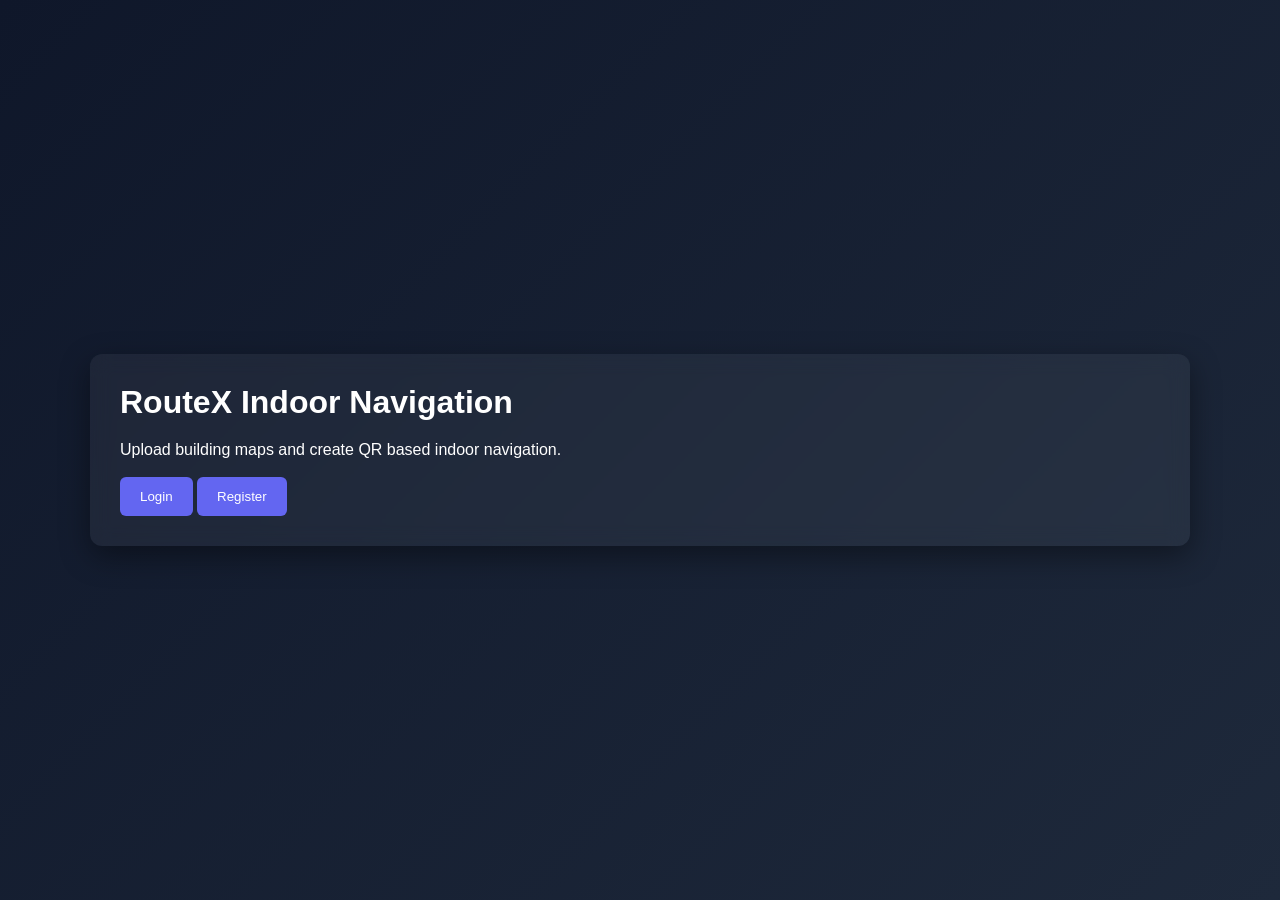
==== index.html @ bea4d048 "Initial commit of routeX2.0 project" ====
<!DOCTYPE html>
<html>
<head>
<title>RouteX</title>
<link rel="stylesheet" href="css/style.css">
</head>

<body>

<div class="container">

<div class="card">

<h1>RouteX Indoor Navigation</h1>

<p>
Upload building maps and create QR based indoor navigation.
</p>

<br>

<a href="login.html"><button>Login</button></a>

<a href="register.html"><button>Register</button></a>

</div>

</div>

</body>
</html>
---- css/style.css ----
*{
margin:0;
padding:0;
box-sizing:border-box;
font-family: "Segoe UI", sans-serif;
}

body{
background: linear-gradient(135deg,#0f172a,#1e293b);
color:white;
min-height:100vh;
display:flex;
justify-content:center;
align-items:center;
}

.container{
width:90%;
max-width:1100px;
margin:auto;
}

.card{
background:rgba(255,255,255,0.05);
backdrop-filter: blur(10px);
border-radius:12px;
padding:30px;
box-shadow:0 10px 30px rgba(0,0,0,0.4);
}

h1{
margin-bottom:20px;
}

input,select{
width:100%;
padding:12px;
margin:10px 0;
border-radius:6px;
border:none;
outline:none;
}

button{
padding:12px 20px;
border:none;
background:#6366f1;
color:white;
border-radius:6px;
cursor:pointer;
transition:0.3s;
}

button:hover{
background:#4f46e5;
}

nav{
position:fixed;
top:0;
left:0;
width:100%;
padding:15px;
display:flex;
justify-content:space-between;
background:#020617;
}

.map-container{
position:relative;
width:100%;
border:2px solid #444;
}

.map-container img{
width:100%;
display:block;
}

.point{
position:absolute;
width:14px;
height:14px;
background:#ef4444;
border-radius:50%;
transform:translate(-50%,-50%);
cursor:pointer;
}

.route{
position:absolute;
background:#22c55e;
height:4px;
}
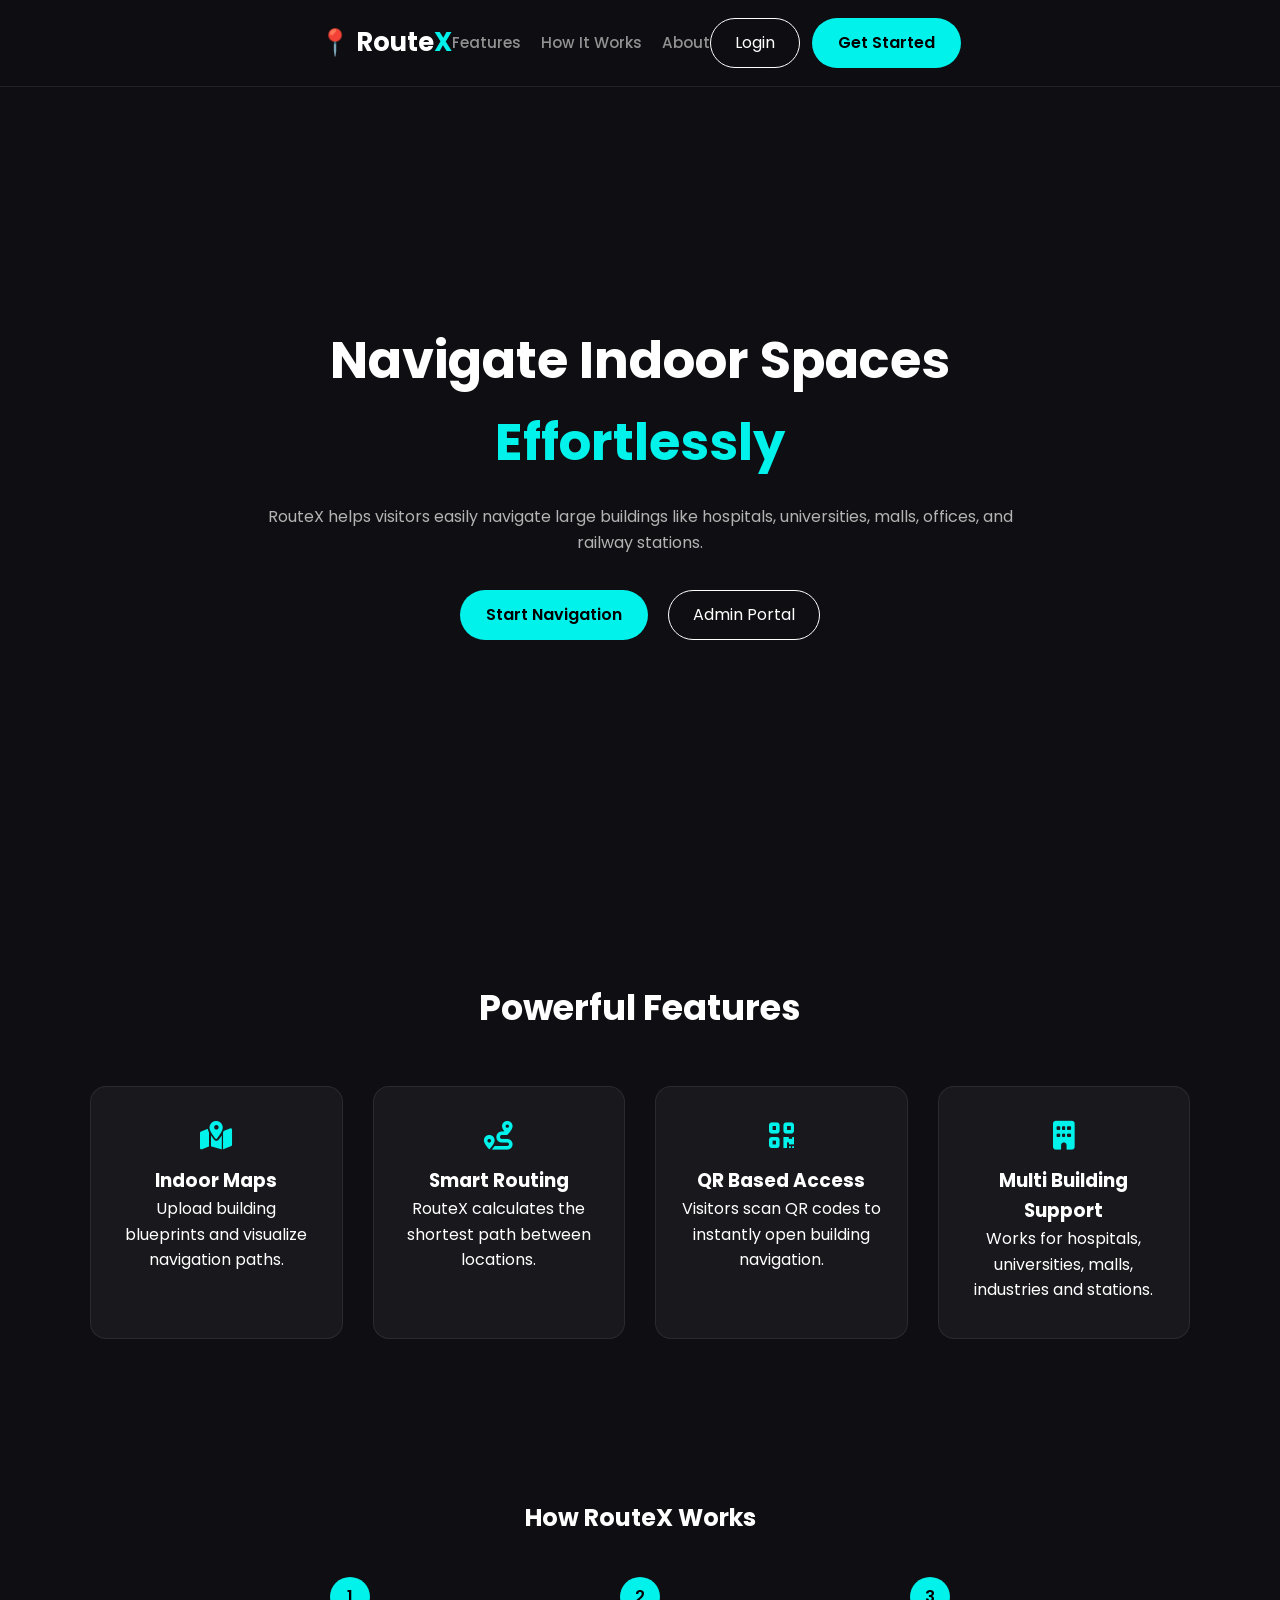
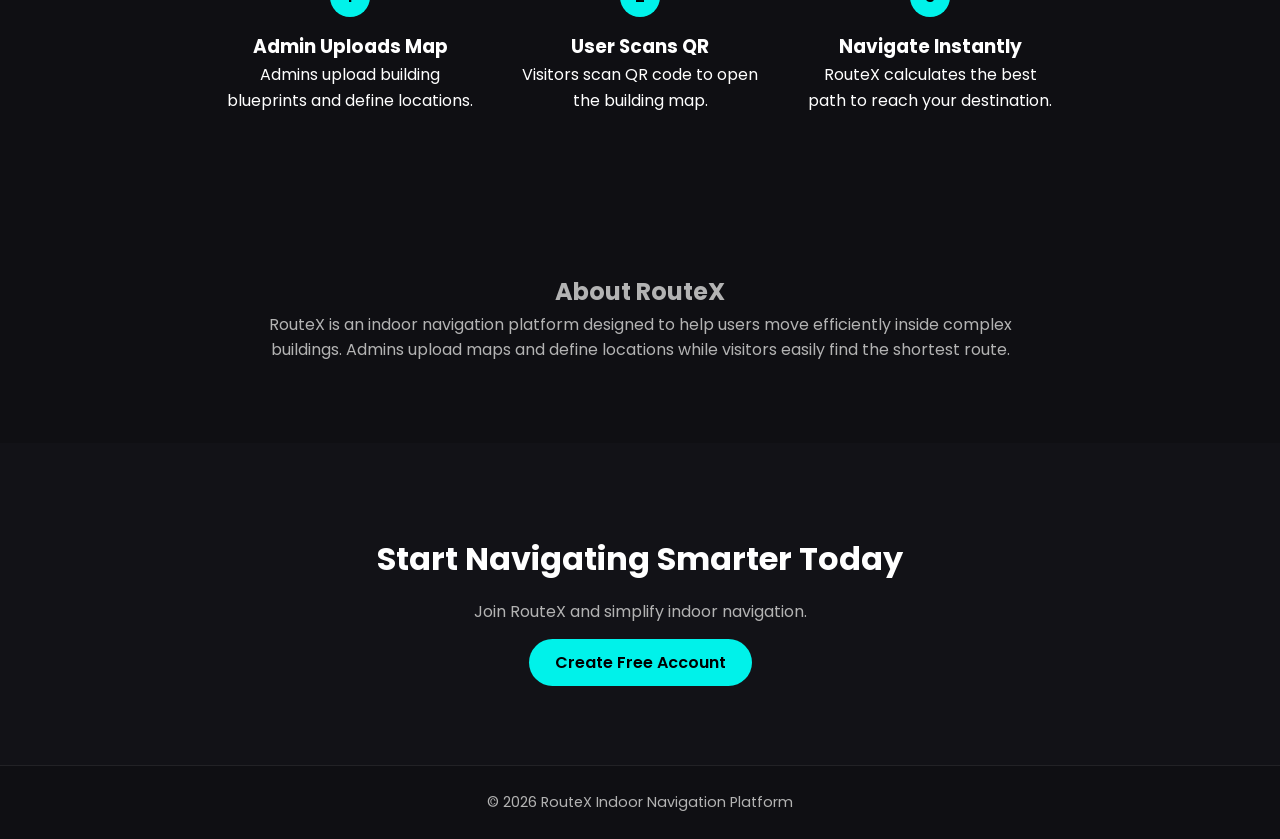
==== commit 789b68a7: "Added RouteX project files" ====
--- a/index.html
+++ b/index.html
@@ -1,31 +1,266 @@
 <!DOCTYPE html>
-<html>
+<html lang="en">
+
 <head>
-<title>RouteX</title>
+
+<meta charset="UTF-8">
+<meta name="viewport" content="width=device-width, initial-scale=1.0">
+
+<title>RouteX | Smart Indoor Navigation</title>
+
+<meta name="description" content="Navigate hospitals, universities, malls and offices easily with RouteX indoor navigation.">
+
 <link rel="stylesheet" href="css/style.css">
+
+<link href="https://fonts.googleapis.com/css2?family=Poppins:wght@300;400;500;600;700&display=swap" rel="stylesheet">
+
+<link rel="stylesheet" href="https://cdnjs.cloudflare.com/ajax/libs/font-awesome/6.0.0/css/all.min.css">
+
 </head>
 
+<script>
+document.querySelectorAll('a[href^="#"]').forEach(anchor=>{
+anchor.addEventListener("click",function(e){
+e.preventDefault();
+document.querySelector(this.getAttribute("href")).scrollIntoView({
+behavior:"smooth"
+});
+});
+});
+</script>
 <body>
 
-<div class="container">
-
-<div class="card">
-
-<h1>RouteX Indoor Navigation</h1>
-
-<p>
-Upload building maps and create QR based indoor navigation.
-</p>
-
-<br>
-
-<a href="login.html"><button>Login</button></a>
-
-<a href="register.html"><button>Register</button></a>
-
-</div>
-
-</div>
+<!-- NAVBAR -->
+
+<header class="navbar">
+
+<div class="nav-container">
+
+<div class="logo">
+📍 Route<span>X</span>
+</div>
+
+<nav class="nav-links">
+
+<a href="#features">Features</a>
+<a href="#how">How It Works</a>
+<a href="#about">About</a>
+
+</nav>
+
+<div class="nav-buttons">
+
+<a href="login.html" class="btn-secondary">
+Login
+</a>
+
+<a href="register.html" class="btn-primary">
+Get Started
+</a>
+
+</div>
+
+</div>
+
+</header>
+
+
+
+<!-- HERO -->
+
+<section class="hero">
+
+<div class="hero-content">
+
+<h1>
+Navigate Indoor Spaces  
+<span>Effortlessly</span>
+</h1>
+
+<p>
+RouteX helps visitors easily navigate large buildings like hospitals,
+universities, malls, offices, and railway stations.
+</p>
+
+<div class="hero-buttons">
+
+<a href="login.html" class="btn-primary">
+Start Navigation
+</a>
+
+<a href="admin.html" class="btn-secondary">
+Admin Portal
+</a>
+
+</div>
+
+</div>
+
+</section>
+
+
+
+<!-- FEATURES -->
+
+<section id="features" class="features">
+
+<h2>Powerful Features</h2>
+
+<div class="feature-grid">
+
+<div class="feature-card">
+
+<i class="fas fa-map-marked-alt"></i>
+
+<h3>Indoor Maps</h3>
+
+<p>
+Upload building blueprints and visualize navigation paths.
+</p>
+
+</div>
+
+
+<div class="feature-card">
+
+<i class="fas fa-route"></i>
+
+<h3>Smart Routing</h3>
+
+<p>
+RouteX calculates the shortest path between locations.
+</p>
+
+</div>
+
+
+<div class="feature-card">
+
+<i class="fas fa-qrcode"></i>
+
+<h3>QR Based Access</h3>
+
+<p>
+Visitors scan QR codes to instantly open building navigation.
+</p>
+
+</div>
+
+
+<div class="feature-card">
+
+<i class="fas fa-building"></i>
+
+<h3>Multi Building Support</h3>
+
+<p>
+Works for hospitals, universities, malls, industries and stations.
+</p>
+
+</div>
+
+</div>
+
+</section>
+
+
+
+<!-- HOW IT WORKS -->
+
+<section id="how" class="how">
+
+<h2>How RouteX Works</h2>
+
+<div class="steps">
+
+<div class="step">
+
+<span>1</span>
+
+<h3>Admin Uploads Map</h3>
+
+<p>
+Admins upload building blueprints and define locations.
+</p>
+
+</div>
+
+
+<div class="step">
+
+<span>2</span>
+
+<h3>User Scans QR</h3>
+
+<p>
+Visitors scan QR code to open the building map.
+</p>
+
+</div>
+
+
+<div class="step">
+
+<span>3</span>
+
+<h3>Navigate Instantly</h3>
+
+<p>
+RouteX calculates the best path to reach your destination.
+</p>
+
+</div>
+
+</div>
+
+</section>
+
+
+
+<!-- ABOUT -->
+
+<section id="about" class="about">
+
+<h2>About RouteX</h2>
+
+<p>
+RouteX is an indoor navigation platform designed to help users
+move efficiently inside complex buildings. Admins upload maps and
+define locations while visitors easily find the shortest route.
+</p>
+
+</section>
+
+
+
+<!-- CTA -->
+
+<section class="cta">
+
+<h2>Start Navigating Smarter Today</h2>
+
+<p>
+Join RouteX and simplify indoor navigation.
+</p>
+
+<a href="register.html" class="btn-primary">
+Create Free Account
+</a>
+
+</section>
+
+
+
+<!-- FOOTER -->
+
+<footer class="footer">
+
+<p>
+© 2026 RouteX Indoor Navigation Platform
+</p>
+
+</footer>
+
 
 </body>
 </html>
--- a/css/style.css
+++ b/css/style.css
@@ -1,94 +1,470 @@
+/* ============================= */
+/* RESET */
+/* ============================= */
+
 *{
 margin:0;
 padding:0;
 box-sizing:border-box;
-font-family: "Segoe UI", sans-serif;
+font-family:'Poppins',sans-serif;
+}
+
+html{
+scroll-behavior:smooth;
 }
 
 body{
-background: linear-gradient(135deg,#0f172a,#1e293b);
+background:#0f0f13;
 color:white;
-min-height:100vh;
-display:flex;
-justify-content:center;
-align-items:center;
-}
-
-.container{
-width:90%;
-max-width:1100px;
-margin:auto;
-}
-
-.card{
-background:rgba(255,255,255,0.05);
-backdrop-filter: blur(10px);
-border-radius:12px;
-padding:30px;
-box-shadow:0 10px 30px rgba(0,0,0,0.4);
-}
-
-h1{
-margin-bottom:20px;
-}
-
-input,select{
+line-height:1.6;
+}
+
+/* ============================= */
+/* VARIABLES */
+/* ============================= */
+
+:root{
+
+--primary:#1db954;
+--accent:#00f2ea;
+--secondary:#ff0055;
+
+--bg-dark:#0f0f13;
+--bg-card:#18181d;
+
+--text-muted:#b3b3b3;
+
+--border:rgba(255,255,255,0.08);
+
+}
+
+/* ============================= */
+/* NAVBAR */
+/* ============================= */
+
+.navbar{
+
 width:100%;
-padding:12px;
-margin:10px 0;
-border-radius:6px;
-border:none;
-outline:none;
-}
-
-button{
-padding:12px 20px;
-border:none;
-background:#6366f1;
-color:white;
-border-radius:6px;
-cursor:pointer;
-transition:0.3s;
-}
-
-button:hover{
-background:#4f46e5;
-}
-
-nav{
 position:fixed;
 top:0;
 left:0;
-width:100%;
-padding:15px;
-display:flex;
+
+background:rgba(15,15,19,0.85);
+backdrop-filter:blur(10px);
+
+border-bottom:1px solid var(--border);
+
+z-index:100;
+
+}
+
+.nav-container{
+
+max-width:1200px;
+margin:auto;
+
+display:flex;
+align-items:center;
 justify-content:space-between;
-background:#020617;
-}
-
-.map-container{
-position:relative;
-width:100%;
-border:2px solid #444;
-}
-
-.map-container img{
-width:100%;
-display:block;
-}
-
-.point{
-position:absolute;
-width:14px;
-height:14px;
-background:#ef4444;
+
+padding:18px 25px;
+
+}
+
+.logo{
+
+font-size:1.6rem;
+font-weight:700;
+
+}
+
+.logo span{
+
+color:var(--accent);
+
+}
+
+.nav-links{
+
+display:flex;
+gap:30px;
+
+}
+
+.nav-links a{
+
+color:white;
+text-decoration:none;
+font-size:0.95rem;
+opacity:0.8;
+
+transition:0.2s;
+
+}
+
+.nav-links a:hover{
+
+opacity:1;
+color:var(--accent);
+
+}
+
+.nav-buttons{
+
+display:flex;
+gap:12px;
+
+}
+
+/* ============================= */
+/* HERO */
+/* ============================= */
+
+.hero{
+
+min-height:100vh;
+
+display:flex;
+align-items:center;
+justify-content:center;
+
+text-align:center;
+
+padding:120px 20px 60px;
+
+}
+
+.hero-content{
+
+max-width:750px;
+
+}
+
+.hero h1{
+
+font-size:3.2rem;
+margin-bottom:20px;
+
+}
+
+.hero h1 span{
+
+color:var(--accent);
+
+}
+
+.hero p{
+
+color:var(--text-muted);
+margin-bottom:35px;
+
+}
+
+.hero-buttons{
+
+display:flex;
+justify-content:center;
+gap:20px;
+flex-wrap:wrap;
+
+}
+
+/* ============================= */
+/* FEATURES */
+/* ============================= */
+
+.features{
+
+padding:80px 20px;
+text-align:center;
+
+}
+
+.features h2{
+
+font-size:2.2rem;
+margin-bottom:50px;
+
+}
+
+.feature-grid{
+
+max-width:1100px;
+margin:auto;
+
+display:grid;
+grid-template-columns:repeat(auto-fit,minmax(220px,1fr));
+
+gap:30px;
+
+}
+
+.feature-card{
+
+background:var(--bg-card);
+
+padding:35px 25px;
+
+border-radius:16px;
+
+border:1px solid var(--border);
+
+transition:0.3s;
+
+}
+
+.feature-card i{
+
+font-size:1.8rem;
+color:var(--accent);
+margin-bottom:15px;
+
+}
+
+.feature-card:hover{
+
+transform:translateY(-6px);
+border-color:var(--accent);
+
+}
+
+/* ============================= */
+/* HOW IT WORKS */
+/* ============================= */
+
+.how{
+
+padding:80px 20px;
+text-align:center;
+
+}
+
+.steps{
+
+display:flex;
+justify-content:center;
+flex-wrap:wrap;
+gap:40px;
+
+margin-top:40px;
+
+}
+
+.step{
+
+max-width:250px;
+
+}
+
+.step span{
+
+display:inline-block;
+
+width:40px;
+height:40px;
+
+line-height:40px;
+
+background:var(--accent);
+color:black;
+
 border-radius:50%;
-transform:translate(-50%,-50%);
-cursor:pointer;
-}
-
-.route{
-position:absolute;
-background:#22c55e;
-height:4px;
+
+font-weight:600;
+
+margin-bottom:15px;
+
+}
+
+/* ============================= */
+/* ABOUT */
+/* ============================= */
+
+.about{
+
+padding:80px 20px;
+
+max-width:800px;
+margin:auto;
+
+text-align:center;
+
+color:var(--text-muted);
+
+}
+
+/* ============================= */
+/* CTA */
+/* ============================= */
+
+.cta{
+
+padding:90px 20px;
+
+text-align:center;
+
+background:#121217;
+
+}
+
+.cta h2{
+
+font-size:2rem;
+margin-bottom:15px;
+
+}
+
+.cta p{
+
+color:var(--text-muted);
+margin-bottom:25px;
+
+}
+
+/* ============================= */
+/* FOOTER */
+/* ============================= */
+
+.footer{
+
+text-align:center;
+padding:25px;
+
+font-size:0.9rem;
+
+color:var(--text-muted);
+
+border-top:1px solid var(--border);
+
+}
+
+/* ============================= */
+/* BUTTONS */
+/* ============================= */
+
+.btn-primary{
+
+background:var(--accent);
+color:black;
+
+padding:12px 26px;
+
+border-radius:25px;
+
+text-decoration:none;
+
+font-weight:600;
+
+transition:0.25s;
+
+}
+
+.btn-primary:hover{
+
+box-shadow:0 0 15px var(--accent);
+
+}
+
+.btn-secondary{
+
+border:1px solid white;
+
+padding:11px 24px;
+
+border-radius:25px;
+
+text-decoration:none;
+
+color:white;
+
+transition:0.25s;
+
+}
+
+.btn-secondary:hover{
+
+border-color:var(--accent);
+color:var(--accent);
+
+}
+
+/* ============================= */
+/* RESPONSIVE */
+/* ============================= */
+
+@media(max-width:768px){
+
+.hero h1{
+font-size:2.3rem;
+}
+
+.nav-links{
+display:none;
+}
+
+}
+/* ============================= */
+/* ADMIN DASHBOARD STYLES */
+/* (does NOT affect landing page) */
+/* ============================= */
+
+.container{
+max-width:1100px;
+margin:auto;
+padding:40px 20px;
+}
+
+.navbar{
+display:flex;
+justify-content:space-between;
+align-items:center;
+margin-bottom:40px;
+}
+
+.nav-links{
+display:flex;
+gap:20px;
+align-items:center;
+}
+
+.nav-links a{
+text-decoration:none;
+color:var(--text-muted);
+font-weight:500;
+}
+
+.nav-links a.active{
+color:var(--accent);
+}
+
+.page-title{
+font-size:2rem;
+margin-bottom:25px;
+}
+
+.admin-grid{
+display:grid;
+grid-template-columns:repeat(auto-fit,minmax(300px,1fr));
+gap:25px;
+}
+
+.helper-text{
+font-size:0.85rem;
+color:var(--text-muted);
+margin-top:8px;
+}
+
+.preview-box{
+margin-top:15px;
+}
+
+.qr-box{
+margin-top:15px;
+text-align:center;
+}
+
+.location-list{
+margin-top:15px;
+list-style:none;
+padding:0;
 }
